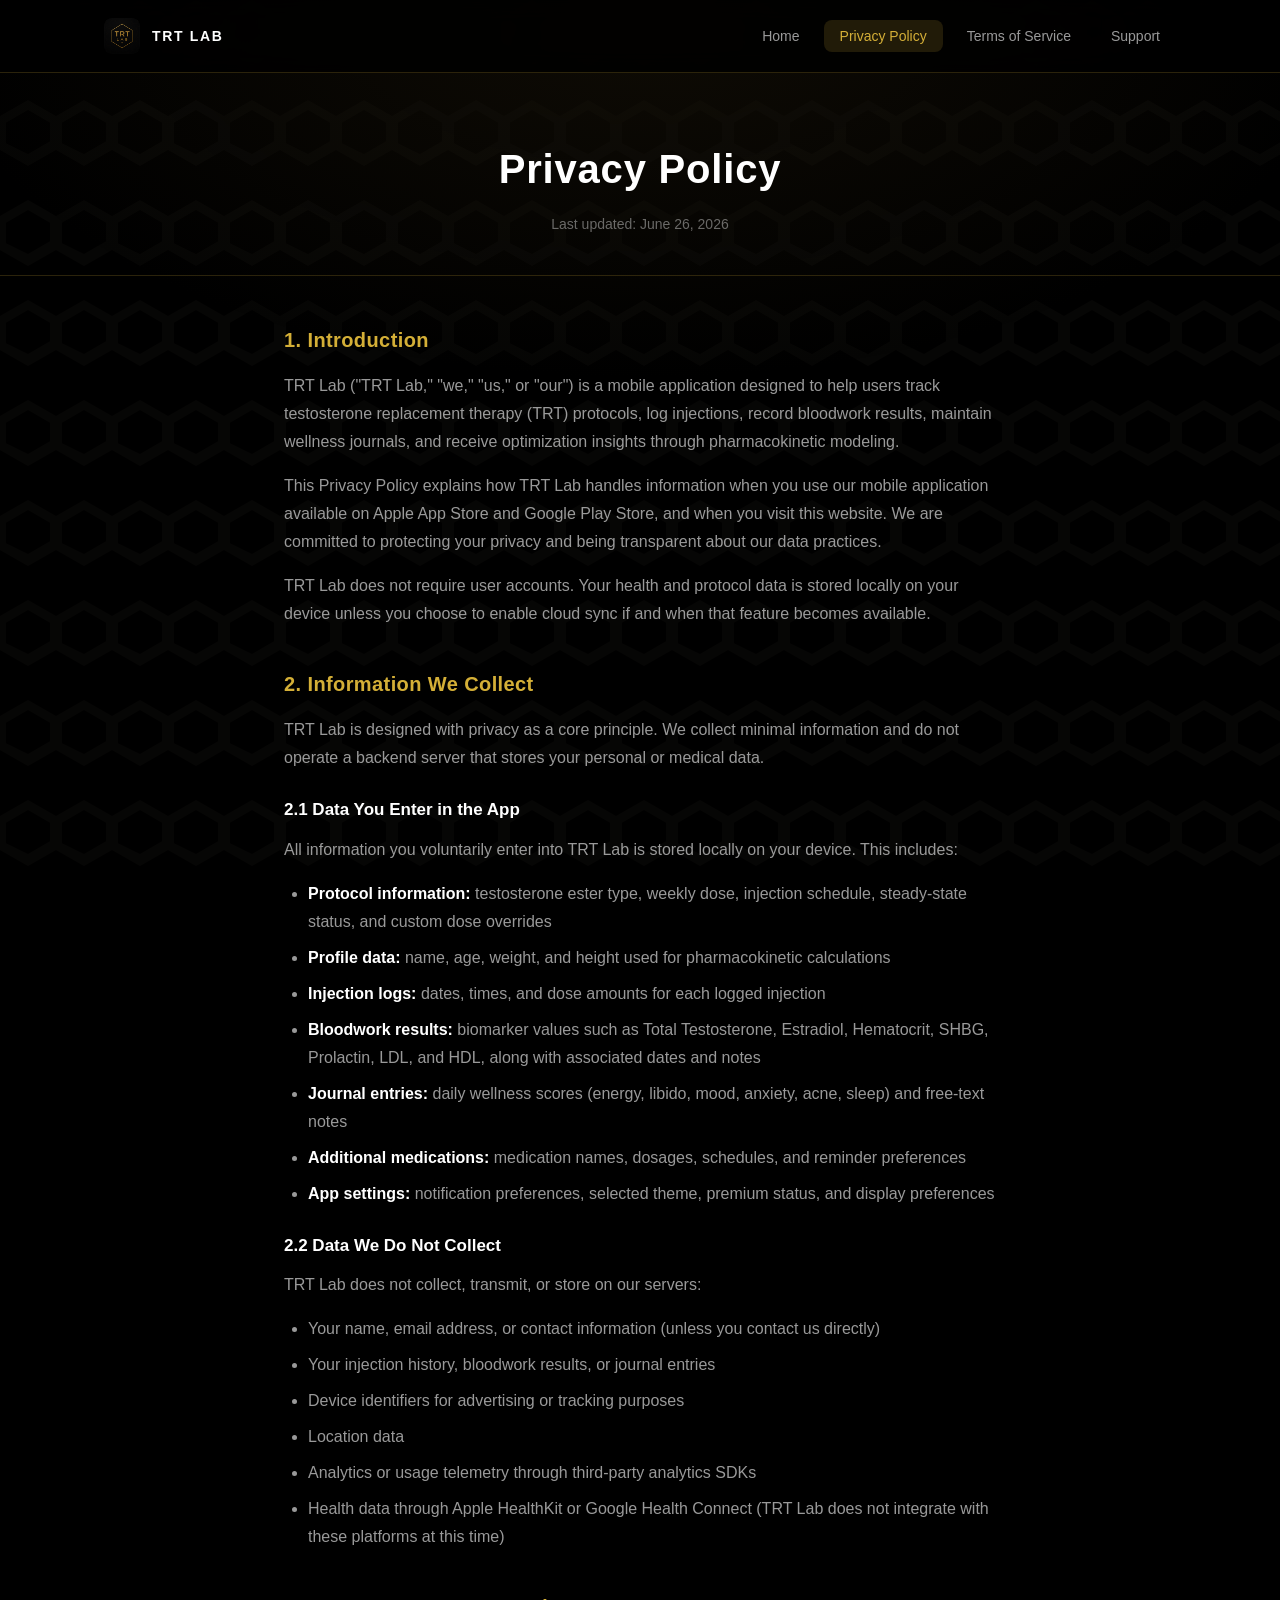
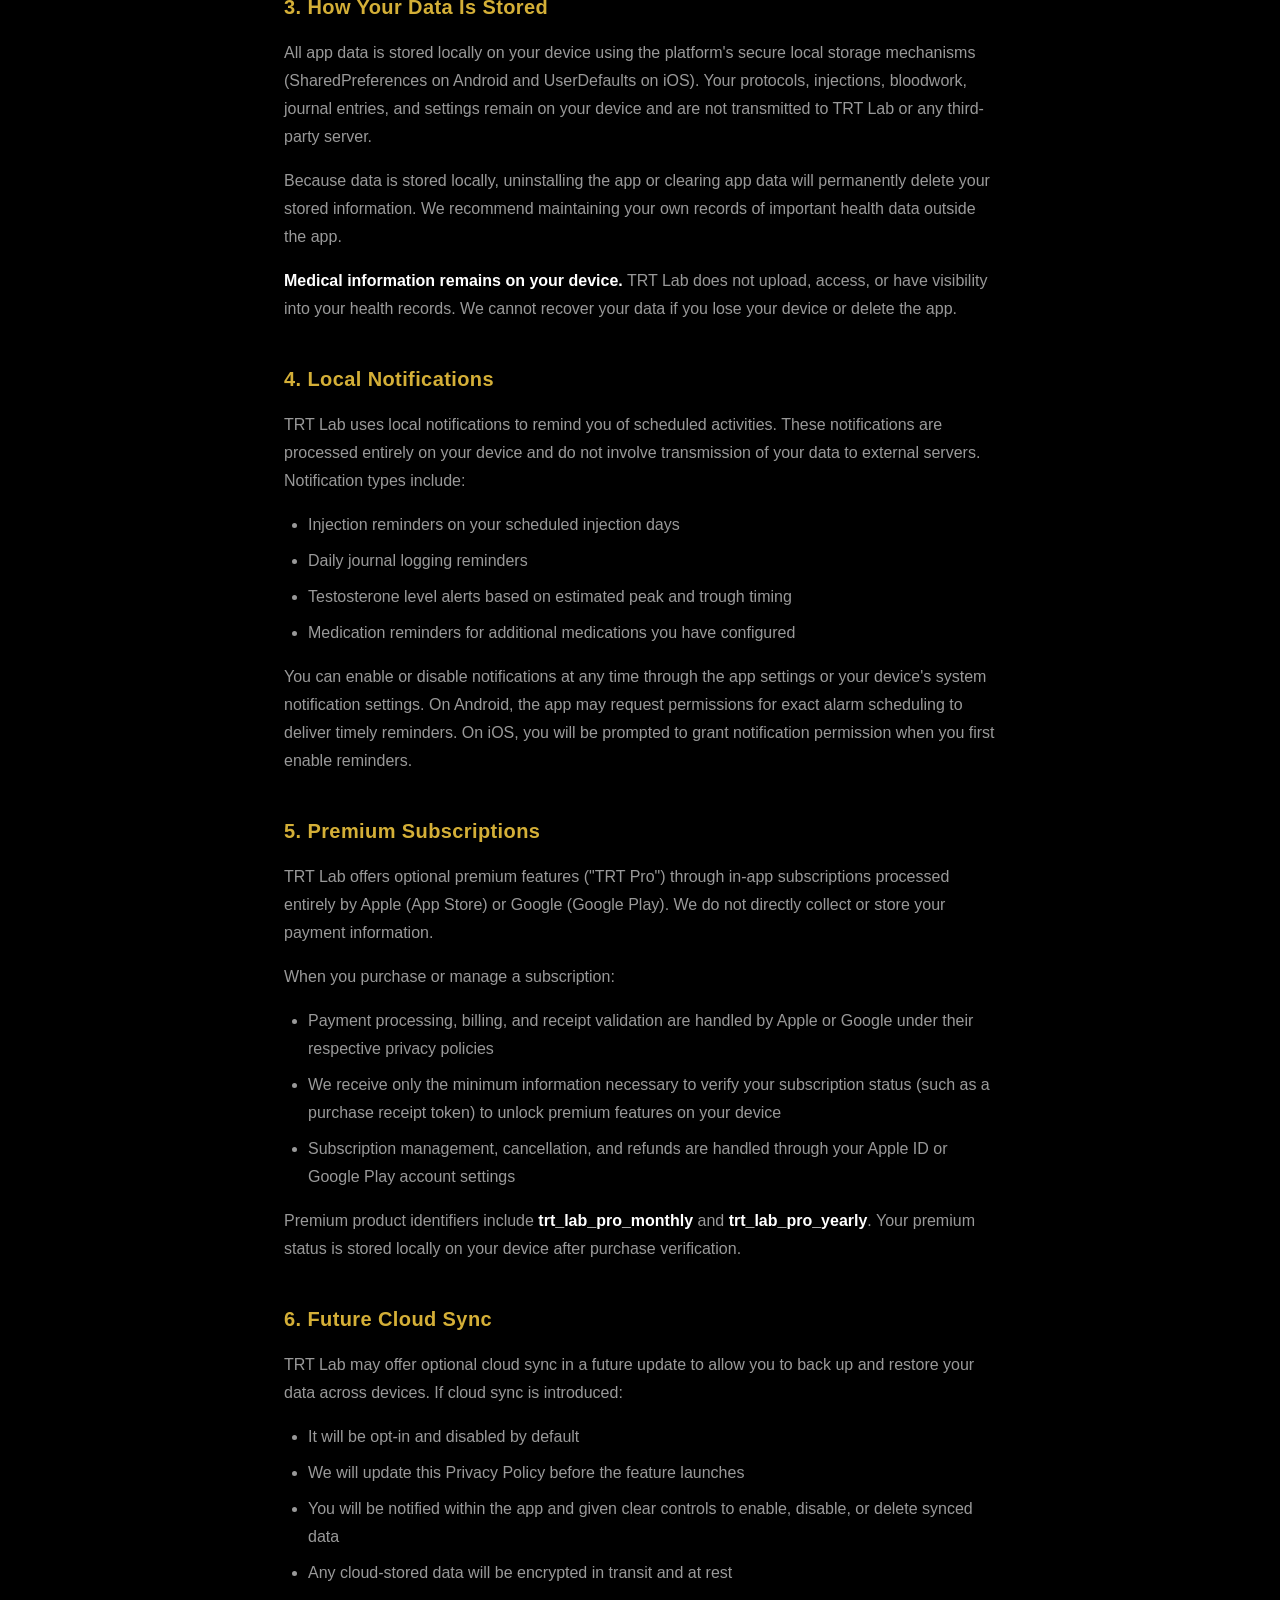
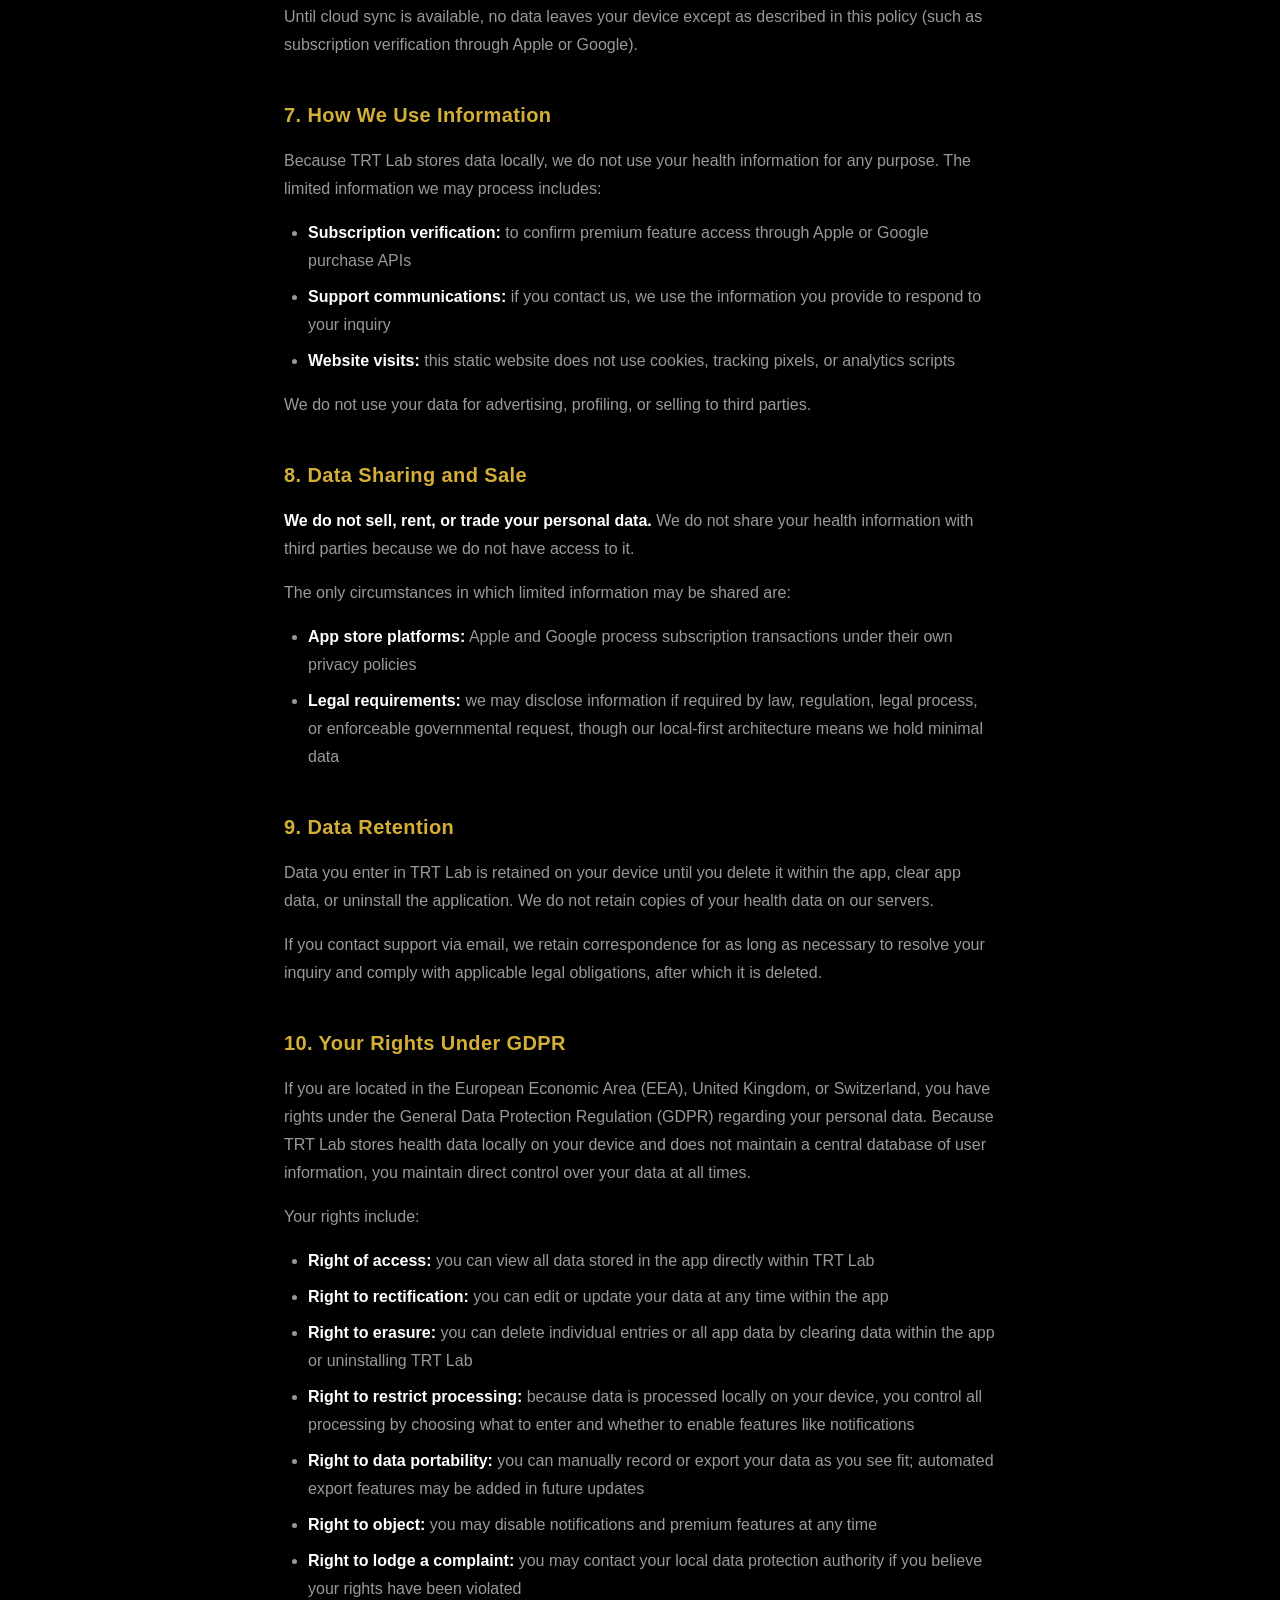
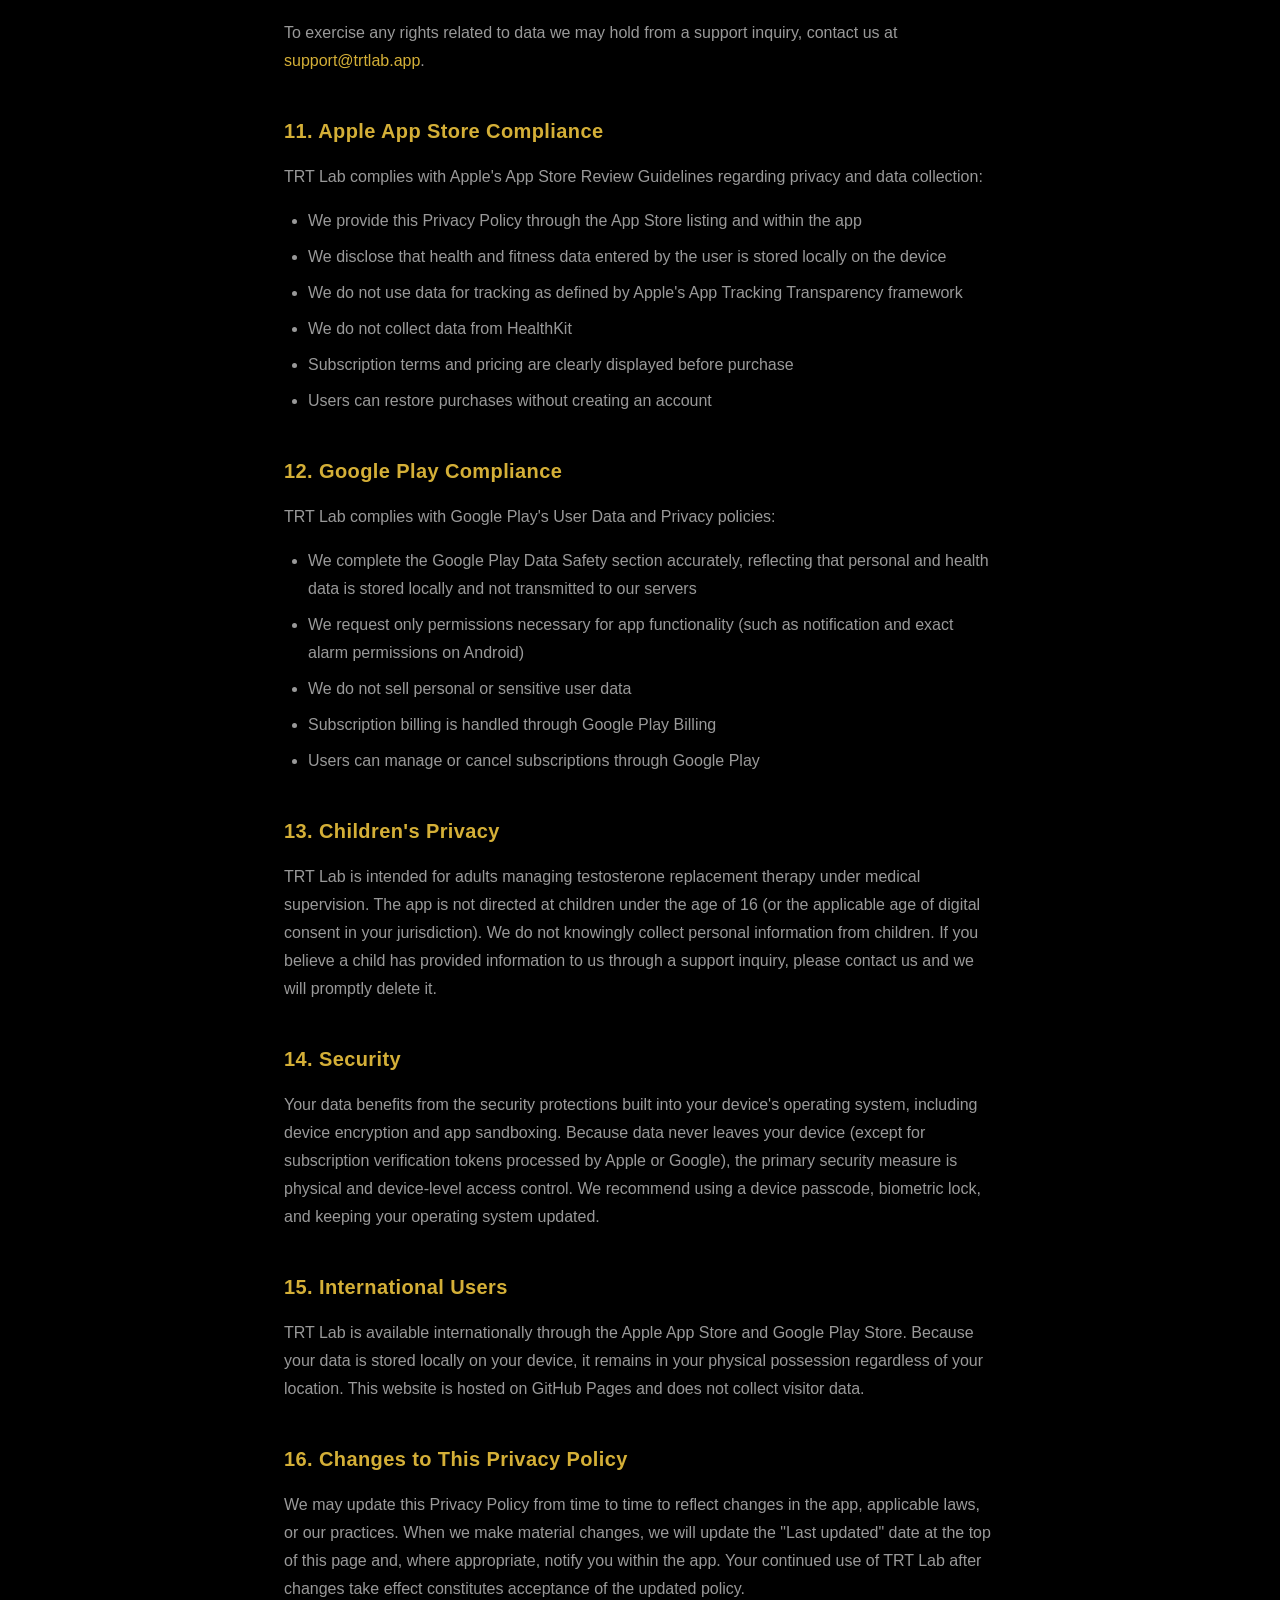
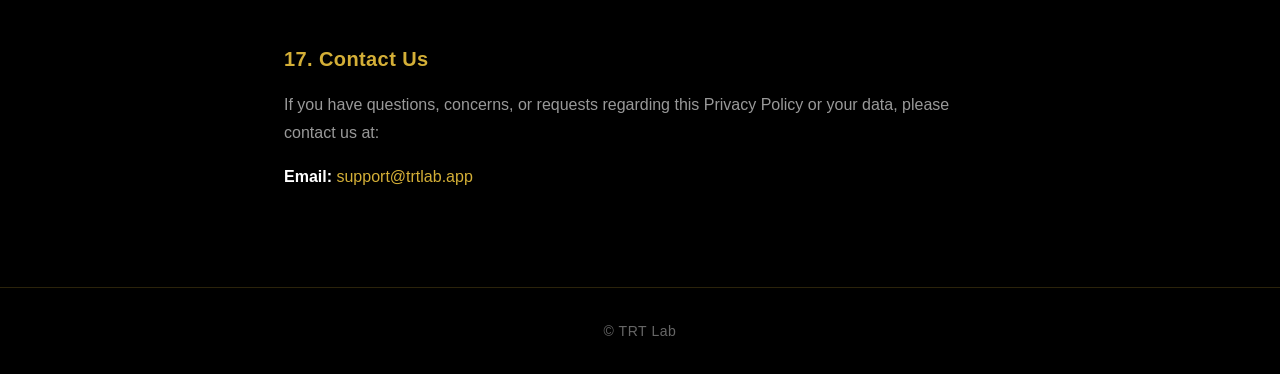
==== privacy.html @ 6e94eaee "Initial TRT Lab website" ====
<!DOCTYPE html>
<html lang="en">
<head>
  <meta charset="UTF-8">
  <meta name="viewport" content="width=device-width, initial-scale=1.0">
  <meta name="description" content="TRT Lab Privacy Policy — how we handle your data. Your health information stays on your device.">
  <title>Privacy Policy — TRT Lab</title>
  <link rel="icon" type="image/png" href="assets/logo.png">
  <link rel="stylesheet" href="style.css">
</head>
<body>
  <header class="site-header">
    <nav class="nav-inner">
      <a href="index.html" class="nav-brand">
        <img src="assets/logo.png" alt="TRT Lab logo" width="36" height="36">
        <span>TRT Lab</span>
      </a>
      <button class="nav-toggle" aria-label="Toggle navigation" aria-expanded="false">
        <svg xmlns="http://www.w3.org/2000/svg" fill="none" viewBox="0 0 24 24" stroke="currentColor" stroke-width="2">
          <path stroke-linecap="round" stroke-linejoin="round" d="M4 6h16M4 12h16M4 18h16"/>
        </svg>
      </button>
      <ul class="nav-links">
        <li><a href="index.html">Home</a></li>
        <li><a href="privacy.html" class="active">Privacy Policy</a></li>
        <li><a href="terms.html">Terms of Service</a></li>
        <li><a href="support.html">Support</a></li>
      </ul>
    </nav>
  </header>

  <main>
    <div class="page-header">
      <h1>Privacy Policy</h1>
      <p class="last-updated">Last updated: June 26, 2026</p>
    </div>

    <article class="legal-content container-narrow">
      <h2>1. Introduction</h2>
      <p>
        TRT Lab ("TRT Lab," "we," "us," or "our") is a mobile application designed to help users track testosterone replacement therapy (TRT) protocols, log injections, record bloodwork results, maintain wellness journals, and receive optimization insights through pharmacokinetic modeling.
      </p>
      <p>
        This Privacy Policy explains how TRT Lab handles information when you use our mobile application available on Apple App Store and Google Play Store, and when you visit this website. We are committed to protecting your privacy and being transparent about our data practices.
      </p>
      <p>
        TRT Lab does not require user accounts. Your health and protocol data is stored locally on your device unless you choose to enable cloud sync if and when that feature becomes available.
      </p>

      <h2>2. Information We Collect</h2>
      <p>
        TRT Lab is designed with privacy as a core principle. We collect minimal information and do not operate a backend server that stores your personal or medical data.
      </p>

      <h3>2.1 Data You Enter in the App</h3>
      <p>
        All information you voluntarily enter into TRT Lab is stored locally on your device. This includes:
      </p>
      <ul>
        <li><strong>Protocol information:</strong> testosterone ester type, weekly dose, injection schedule, steady-state status, and custom dose overrides</li>
        <li><strong>Profile data:</strong> name, age, weight, and height used for pharmacokinetic calculations</li>
        <li><strong>Injection logs:</strong> dates, times, and dose amounts for each logged injection</li>
        <li><strong>Bloodwork results:</strong> biomarker values such as Total Testosterone, Estradiol, Hematocrit, SHBG, Prolactin, LDL, and HDL, along with associated dates and notes</li>
        <li><strong>Journal entries:</strong> daily wellness scores (energy, libido, mood, anxiety, acne, sleep) and free-text notes</li>
        <li><strong>Additional medications:</strong> medication names, dosages, schedules, and reminder preferences</li>
        <li><strong>App settings:</strong> notification preferences, selected theme, premium status, and display preferences</li>
      </ul>

      <h3>2.2 Data We Do Not Collect</h3>
      <p>TRT Lab does not collect, transmit, or store on our servers:</p>
      <ul>
        <li>Your name, email address, or contact information (unless you contact us directly)</li>
        <li>Your injection history, bloodwork results, or journal entries</li>
        <li>Device identifiers for advertising or tracking purposes</li>
        <li>Location data</li>
        <li>Analytics or usage telemetry through third-party analytics SDKs</li>
        <li>Health data through Apple HealthKit or Google Health Connect (TRT Lab does not integrate with these platforms at this time)</li>
      </ul>

      <h2>3. How Your Data Is Stored</h2>
      <p>
        All app data is stored locally on your device using the platform's secure local storage mechanisms (SharedPreferences on Android and UserDefaults on iOS). Your protocols, injections, bloodwork, journal entries, and settings remain on your device and are not transmitted to TRT Lab or any third-party server.
      </p>
      <p>
        Because data is stored locally, uninstalling the app or clearing app data will permanently delete your stored information. We recommend maintaining your own records of important health data outside the app.
      </p>
      <p>
        <strong>Medical information remains on your device.</strong> TRT Lab does not upload, access, or have visibility into your health records. We cannot recover your data if you lose your device or delete the app.
      </p>

      <h2>4. Local Notifications</h2>
      <p>
        TRT Lab uses local notifications to remind you of scheduled activities. These notifications are processed entirely on your device and do not involve transmission of your data to external servers. Notification types include:
      </p>
      <ul>
        <li>Injection reminders on your scheduled injection days</li>
        <li>Daily journal logging reminders</li>
        <li>Testosterone level alerts based on estimated peak and trough timing</li>
        <li>Medication reminders for additional medications you have configured</li>
      </ul>
      <p>
        You can enable or disable notifications at any time through the app settings or your device's system notification settings. On Android, the app may request permissions for exact alarm scheduling to deliver timely reminders. On iOS, you will be prompted to grant notification permission when you first enable reminders.
      </p>

      <h2>5. Premium Subscriptions</h2>
      <p>
        TRT Lab offers optional premium features ("TRT Pro") through in-app subscriptions processed entirely by Apple (App Store) or Google (Google Play). We do not directly collect or store your payment information.
      </p>
      <p>When you purchase or manage a subscription:</p>
      <ul>
        <li>Payment processing, billing, and receipt validation are handled by Apple or Google under their respective privacy policies</li>
        <li>We receive only the minimum information necessary to verify your subscription status (such as a purchase receipt token) to unlock premium features on your device</li>
        <li>Subscription management, cancellation, and refunds are handled through your Apple ID or Google Play account settings</li>
      </ul>
      <p>
        Premium product identifiers include <strong>trt_lab_pro_monthly</strong> and <strong>trt_lab_pro_yearly</strong>. Your premium status is stored locally on your device after purchase verification.
      </p>

      <h2>6. Future Cloud Sync</h2>
      <p>
        TRT Lab may offer optional cloud sync in a future update to allow you to back up and restore your data across devices. If cloud sync is introduced:
      </p>
      <ul>
        <li>It will be opt-in and disabled by default</li>
        <li>We will update this Privacy Policy before the feature launches</li>
        <li>You will be notified within the app and given clear controls to enable, disable, or delete synced data</li>
        <li>Any cloud-stored data will be encrypted in transit and at rest</li>
      </ul>
      <p>
        Until cloud sync is available, no data leaves your device except as described in this policy (such as subscription verification through Apple or Google).
      </p>

      <h2>7. How We Use Information</h2>
      <p>Because TRT Lab stores data locally, we do not use your health information for any purpose. The limited information we may process includes:</p>
      <ul>
        <li><strong>Subscription verification:</strong> to confirm premium feature access through Apple or Google purchase APIs</li>
        <li><strong>Support communications:</strong> if you contact us, we use the information you provide to respond to your inquiry</li>
        <li><strong>Website visits:</strong> this static website does not use cookies, tracking pixels, or analytics scripts</li>
      </ul>
      <p>We do not use your data for advertising, profiling, or selling to third parties.</p>

      <h2>8. Data Sharing and Sale</h2>
      <p>
        <strong>We do not sell, rent, or trade your personal data.</strong> We do not share your health information with third parties because we do not have access to it.
      </p>
      <p>The only circumstances in which limited information may be shared are:</p>
      <ul>
        <li><strong>App store platforms:</strong> Apple and Google process subscription transactions under their own privacy policies</li>
        <li><strong>Legal requirements:</strong> we may disclose information if required by law, regulation, legal process, or enforceable governmental request, though our local-first architecture means we hold minimal data</li>
      </ul>

      <h2>9. Data Retention</h2>
      <p>
        Data you enter in TRT Lab is retained on your device until you delete it within the app, clear app data, or uninstall the application. We do not retain copies of your health data on our servers.
      </p>
      <p>
        If you contact support via email, we retain correspondence for as long as necessary to resolve your inquiry and comply with applicable legal obligations, after which it is deleted.
      </p>

      <h2>10. Your Rights Under GDPR</h2>
      <p>
        If you are located in the European Economic Area (EEA), United Kingdom, or Switzerland, you have rights under the General Data Protection Regulation (GDPR) regarding your personal data. Because TRT Lab stores health data locally on your device and does not maintain a central database of user information, you maintain direct control over your data at all times.
      </p>
      <p>Your rights include:</p>
      <ul>
        <li><strong>Right of access:</strong> you can view all data stored in the app directly within TRT Lab</li>
        <li><strong>Right to rectification:</strong> you can edit or update your data at any time within the app</li>
        <li><strong>Right to erasure:</strong> you can delete individual entries or all app data by clearing data within the app or uninstalling TRT Lab</li>
        <li><strong>Right to restrict processing:</strong> because data is processed locally on your device, you control all processing by choosing what to enter and whether to enable features like notifications</li>
        <li><strong>Right to data portability:</strong> you can manually record or export your data as you see fit; automated export features may be added in future updates</li>
        <li><strong>Right to object:</strong> you may disable notifications and premium features at any time</li>
        <li><strong>Right to lodge a complaint:</strong> you may contact your local data protection authority if you believe your rights have been violated</li>
      </ul>
      <p>
        To exercise any rights related to data we may hold from a support inquiry, contact us at <a href="mailto:support@trtlab.app">support@trtlab.app</a>.
      </p>

      <h2>11. Apple App Store Compliance</h2>
      <p>
        TRT Lab complies with Apple's App Store Review Guidelines regarding privacy and data collection:
      </p>
      <ul>
        <li>We provide this Privacy Policy through the App Store listing and within the app</li>
        <li>We disclose that health and fitness data entered by the user is stored locally on the device</li>
        <li>We do not use data for tracking as defined by Apple's App Tracking Transparency framework</li>
        <li>We do not collect data from HealthKit</li>
        <li>Subscription terms and pricing are clearly displayed before purchase</li>
        <li>Users can restore purchases without creating an account</li>
      </ul>

      <h2>12. Google Play Compliance</h2>
      <p>
        TRT Lab complies with Google Play's User Data and Privacy policies:
      </p>
      <ul>
        <li>We complete the Google Play Data Safety section accurately, reflecting that personal and health data is stored locally and not transmitted to our servers</li>
        <li>We request only permissions necessary for app functionality (such as notification and exact alarm permissions on Android)</li>
        <li>We do not sell personal or sensitive user data</li>
        <li>Subscription billing is handled through Google Play Billing</li>
        <li>Users can manage or cancel subscriptions through Google Play</li>
      </ul>

      <h2>13. Children's Privacy</h2>
      <p>
        TRT Lab is intended for adults managing testosterone replacement therapy under medical supervision. The app is not directed at children under the age of 16 (or the applicable age of digital consent in your jurisdiction). We do not knowingly collect personal information from children. If you believe a child has provided information to us through a support inquiry, please contact us and we will promptly delete it.
      </p>

      <h2>14. Security</h2>
      <p>
        Your data benefits from the security protections built into your device's operating system, including device encryption and app sandboxing. Because data never leaves your device (except for subscription verification tokens processed by Apple or Google), the primary security measure is physical and device-level access control. We recommend using a device passcode, biometric lock, and keeping your operating system updated.
      </p>

      <h2>15. International Users</h2>
      <p>
        TRT Lab is available internationally through the Apple App Store and Google Play Store. Because your data is stored locally on your device, it remains in your physical possession regardless of your location. This website is hosted on GitHub Pages and does not collect visitor data.
      </p>

      <h2>16. Changes to This Privacy Policy</h2>
      <p>
        We may update this Privacy Policy from time to time to reflect changes in the app, applicable laws, or our practices. When we make material changes, we will update the "Last updated" date at the top of this page and, where appropriate, notify you within the app. Your continued use of TRT Lab after changes take effect constitutes acceptance of the updated policy.
      </p>

      <h2>17. Contact Us</h2>
      <p>
        If you have questions, concerns, or requests regarding this Privacy Policy or your data, please contact us at:
      </p>
      <p>
        <strong>Email:</strong> <a href="mailto:support@trtlab.app">support@trtlab.app</a>
      </p>
    </article>
  </main>

  <footer class="site-footer">
    <p>© TRT Lab</p>
  </footer>

  <script>
    (function () {
      var toggle = document.querySelector('.nav-toggle');
      var links = document.querySelector('.nav-links');
      if (!toggle || !links) return;
      toggle.addEventListener('click', function () {
        var open = links.classList.toggle('open');
        toggle.setAttribute('aria-expanded', open);
      });
      links.querySelectorAll('a').forEach(function (link) {
        link.addEventListener('click', function () {
          links.classList.remove('open');
          toggle.setAttribute('aria-expanded', 'false');
        });
      });
    })();
  </script>
</body>
</html>
---- style.css ----
/* TRT Lab — Static Website Stylesheet */

:root {
  --color-bg: #000000;
  --color-surface: #0a0a0a;
  --color-surface-elevated: #111111;
  --color-gold: #d4af37;
  --color-gold-light: #e8c96a;
  --color-gold-dim: rgba(212, 175, 55, 0.15);
  --color-text: #ffffff;
  --color-text-muted: rgba(255, 255, 255, 0.6);
  --color-text-subtle: rgba(255, 255, 255, 0.4);
  --color-border: rgba(212, 175, 55, 0.2);
  --color-border-hover: rgba(212, 175, 55, 0.45);
  --font-sans: -apple-system, BlinkMacSystemFont, "Segoe UI", Roboto, "Helvetica Neue", Arial, sans-serif;
  --radius-sm: 8px;
  --radius-md: 12px;
  --radius-lg: 16px;
  --radius-xl: 20px;
  --shadow-soft: 0 4px 24px rgba(0, 0, 0, 0.4);
  --shadow-gold: 0 4px 32px rgba(212, 175, 55, 0.08);
  --shadow-card-hover: 0 8px 40px rgba(212, 175, 55, 0.12);
  --max-width: 1120px;
  --max-width-narrow: 760px;
  --nav-height: 72px;
  --transition: 0.2s ease;
}

*,
*::before,
*::after {
  box-sizing: border-box;
  margin: 0;
  padding: 0;
}

html {
  scroll-behavior: smooth;
  -webkit-text-size-adjust: 100%;
}

body {
  font-family: var(--font-sans);
  background-color: var(--color-bg);
  color: var(--color-text);
  line-height: 1.6;
  min-height: 100vh;
  display: flex;
  flex-direction: column;
  -webkit-font-smoothing: antialiased;
  -moz-osx-font-smoothing: grayscale;
}

/* Honeycomb background pattern */
body::before {
  content: "";
  position: fixed;
  inset: 0;
  background-image: url("data:image/svg+xml,%3Csvg xmlns='http://www.w3.org/2000/svg' width='56' height='100' viewBox='0 0 56 100'%3E%3Cpath fill='%232e2a22' fill-opacity='0.35' d='M28 66L0 50V16L28 0l28 16v34L28 66zm0-12l22-12.7V22.7L28 10 6 22.7v20.6L28 54z'/%3E%3C/svg%3E");
  background-size: 56px 100px;
  opacity: 0.4;
  pointer-events: none;
  z-index: 0;
}

body::after {
  content: "";
  position: fixed;
  inset: 0;
  background: radial-gradient(ellipse 80% 60% at 50% 0%, rgba(26, 20, 8, 0.6) 0%, transparent 70%);
  pointer-events: none;
  z-index: 0;
}

/* ── Navigation ── */

.site-header {
  position: sticky;
  top: 0;
  z-index: 100;
  background: rgba(0, 0, 0, 0.85);
  backdrop-filter: blur(12px);
  -webkit-backdrop-filter: blur(12px);
  border-bottom: 1px solid var(--color-border);
}

.nav-inner {
  max-width: var(--max-width);
  margin: 0 auto;
  padding: 0 24px;
  height: var(--nav-height);
  display: flex;
  align-items: center;
  justify-content: space-between;
  gap: 24px;
}

.nav-brand {
  display: flex;
  align-items: center;
  gap: 12px;
  text-decoration: none;
  color: var(--color-text);
  flex-shrink: 0;
}

.nav-brand img {
  width: 36px;
  height: 36px;
  border-radius: var(--radius-sm);
}

.nav-brand span {
  font-size: 0.875rem;
  font-weight: 600;
  letter-spacing: 0.12em;
  text-transform: uppercase;
}

.nav-links {
  display: flex;
  align-items: center;
  gap: 8px;
  list-style: none;
}

.nav-links a {
  color: var(--color-text-muted);
  text-decoration: none;
  font-size: 0.875rem;
  font-weight: 500;
  padding: 8px 16px;
  border-radius: var(--radius-sm);
  transition: color var(--transition), background var(--transition);
}

.nav-links a:hover,
.nav-links a.active {
  color: var(--color-gold);
  background: var(--color-gold-dim);
}

.nav-toggle {
  display: none;
  background: none;
  border: 1px solid var(--color-border);
  border-radius: var(--radius-sm);
  color: var(--color-text);
  cursor: pointer;
  padding: 8px 10px;
  line-height: 0;
}

.nav-toggle svg {
  width: 22px;
  height: 22px;
}

/* ── Main content ── */

main {
  flex: 1;
  position: relative;
  z-index: 1;
}

.container {
  max-width: var(--max-width);
  margin: 0 auto;
  padding: 0 24px;
}

.container-narrow {
  max-width: var(--max-width-narrow);
  margin: 0 auto;
  padding: 0 24px;
}

/* ── Home page ── */

.hero {
  text-align: center;
  padding: 80px 24px 64px;
}

.hero-logo {
  width: 120px;
  height: 120px;
  margin: 0 auto 32px;
  border-radius: var(--radius-lg);
  box-shadow: var(--shadow-gold);
}

.hero-headline {
  font-size: clamp(2rem, 5vw, 3rem);
  font-weight: 700;
  letter-spacing: 0.04em;
  line-height: 1.2;
  margin-bottom: 20px;
  background: linear-gradient(135deg, var(--color-text) 0%, var(--color-gold-light) 100%);
  -webkit-background-clip: text;
  -webkit-text-fill-color: transparent;
  background-clip: text;
}

.hero-description {
  font-size: clamp(1rem, 2.5vw, 1.125rem);
  color: var(--color-text-muted);
  max-width: 560px;
  margin: 0 auto 56px;
  line-height: 1.7;
}

.nav-cards {
  display: grid;
  grid-template-columns: repeat(3, 1fr);
  gap: 24px;
  max-width: var(--max-width);
  margin: 0 auto;
  padding: 0 24px 80px;
}

.nav-card {
  display: flex;
  flex-direction: column;
  align-items: flex-start;
  text-decoration: none;
  color: var(--color-text);
  background: var(--color-surface);
  border: 1px solid var(--color-border);
  border-radius: var(--radius-xl);
  padding: 32px;
  box-shadow: var(--shadow-soft);
  transition: border-color var(--transition), box-shadow var(--transition), transform var(--transition);
}

.nav-card:hover {
  border-color: var(--color-border-hover);
  box-shadow: var(--shadow-card-hover);
  transform: translateY(-2px);
}

.nav-card-icon {
  width: 48px;
  height: 48px;
  display: flex;
  align-items: center;
  justify-content: center;
  background: var(--color-gold-dim);
  border: 1px solid var(--color-border);
  border-radius: var(--radius-md);
  margin-bottom: 20px;
  color: var(--color-gold);
}

.nav-card-icon svg {
  width: 24px;
  height: 24px;
}

.nav-card h2 {
  font-size: 1.25rem;
  font-weight: 600;
  margin-bottom: 8px;
  letter-spacing: 0.02em;
}

.nav-card p {
  font-size: 0.9375rem;
  color: var(--color-text-muted);
  line-height: 1.6;
  margin-bottom: 20px;
  flex: 1;
}

.nav-card-cta {
  font-size: 0.875rem;
  font-weight: 600;
  color: var(--color-gold);
  letter-spacing: 0.04em;
  text-transform: uppercase;
}

/* ── Legal / content pages ── */

.page-header {
  padding: 64px 24px 40px;
  text-align: center;
  border-bottom: 1px solid var(--color-border);
  margin-bottom: 48px;
}

.page-header h1 {
  font-size: clamp(1.75rem, 4vw, 2.5rem);
  font-weight: 700;
  letter-spacing: 0.02em;
  margin-bottom: 12px;
}

.page-header .last-updated {
  font-size: 0.875rem;
  color: var(--color-text-subtle);
}

.legal-content {
  padding-bottom: 80px;
}

.legal-content h2 {
  font-size: 1.25rem;
  font-weight: 600;
  color: var(--color-gold);
  margin: 40px 0 16px;
  letter-spacing: 0.02em;
}

.legal-content h2:first-child {
  margin-top: 0;
}

.legal-content h3 {
  font-size: 1.0625rem;
  font-weight: 600;
  margin: 24px 0 12px;
}

.legal-content p {
  color: var(--color-text-muted);
  margin-bottom: 16px;
  line-height: 1.75;
}

.legal-content ul,
.legal-content ol {
  color: var(--color-text-muted);
  margin: 0 0 16px 24px;
  line-height: 1.75;
}

.legal-content li {
  margin-bottom: 8px;
}

.legal-content a {
  color: var(--color-gold);
  text-decoration: none;
  border-bottom: 1px solid transparent;
  transition: border-color var(--transition);
}

.legal-content a:hover {
  border-bottom-color: var(--color-gold);
}

.legal-content strong {
  color: var(--color-text);
  font-weight: 600;
}

/* ── Support page ── */

.support-content {
  padding-bottom: 80px;
}

.support-intro {
  text-align: center;
  margin-bottom: 48px;
}

.support-intro p {
  color: var(--color-text-muted);
  font-size: 1.0625rem;
  line-height: 1.7;
  max-width: 600px;
  margin: 0 auto;
}

.support-card {
  background: var(--color-surface);
  border: 1px solid var(--color-border);
  border-radius: var(--radius-xl);
  padding: 40px;
  box-shadow: var(--shadow-soft);
  text-align: center;
  margin-bottom: 40px;
}

.support-card h2 {
  font-size: 1.125rem;
  font-weight: 600;
  color: var(--color-text-muted);
  margin-bottom: 12px;
  letter-spacing: 0.04em;
  text-transform: uppercase;
}

.support-email {
  display: inline-block;
  font-size: clamp(1.25rem, 3vw, 1.5rem);
  font-weight: 600;
  color: var(--color-gold);
  text-decoration: none;
  transition: color var(--transition);
}

.support-email:hover {
  color: var(--color-gold-light);
}

.support-topics {
  display: grid;
  grid-template-columns: repeat(2, 1fr);
  gap: 20px;
}

.support-topic {
  background: var(--color-surface);
  border: 1px solid var(--color-border);
  border-radius: var(--radius-lg);
  padding: 28px;
  box-shadow: var(--shadow-soft);
}

.support-topic h3 {
  font-size: 1rem;
  font-weight: 600;
  margin-bottom: 8px;
  display: flex;
  align-items: center;
  gap: 10px;
}

.support-topic h3 svg {
  width: 20px;
  height: 20px;
  color: var(--color-gold);
  flex-shrink: 0;
}

.support-topic p {
  font-size: 0.9375rem;
  color: var(--color-text-muted);
  line-height: 1.6;
}

/* ── Footer ── */

.site-footer {
  position: relative;
  z-index: 1;
  border-top: 1px solid var(--color-border);
  padding: 32px 24px;
  text-align: center;
}

.site-footer p {
  font-size: 0.875rem;
  color: var(--color-text-subtle);
  letter-spacing: 0.04em;
}

/* ── Responsive ── */

@media (max-width: 900px) {
  .nav-cards {
    grid-template-columns: 1fr;
    max-width: 480px;
  }

  .support-topics {
    grid-template-columns: 1fr;
  }
}

@media (max-width: 640px) {
  .nav-toggle {
    display: block;
  }

  .nav-links {
    display: none;
    position: absolute;
    top: var(--nav-height);
    left: 0;
    right: 0;
    flex-direction: column;
    background: rgba(0, 0, 0, 0.95);
    backdrop-filter: blur(12px);
    -webkit-backdrop-filter: blur(12px);
    border-bottom: 1px solid var(--color-border);
    padding: 16px;
    gap: 4px;
  }

  .nav-links.open {
    display: flex;
  }

  .nav-links a {
    width: 100%;
    text-align: center;
    padding: 12px 16px;
  }

  .hero {
    padding: 56px 24px 48px;
  }

  .hero-logo {
    width: 96px;
    height: 96px;
  }

  .nav-card {
    padding: 24px;
  }

  .support-card {
    padding: 28px 24px;
  }

  .page-header {
    padding: 48px 24px 32px;
  }
}
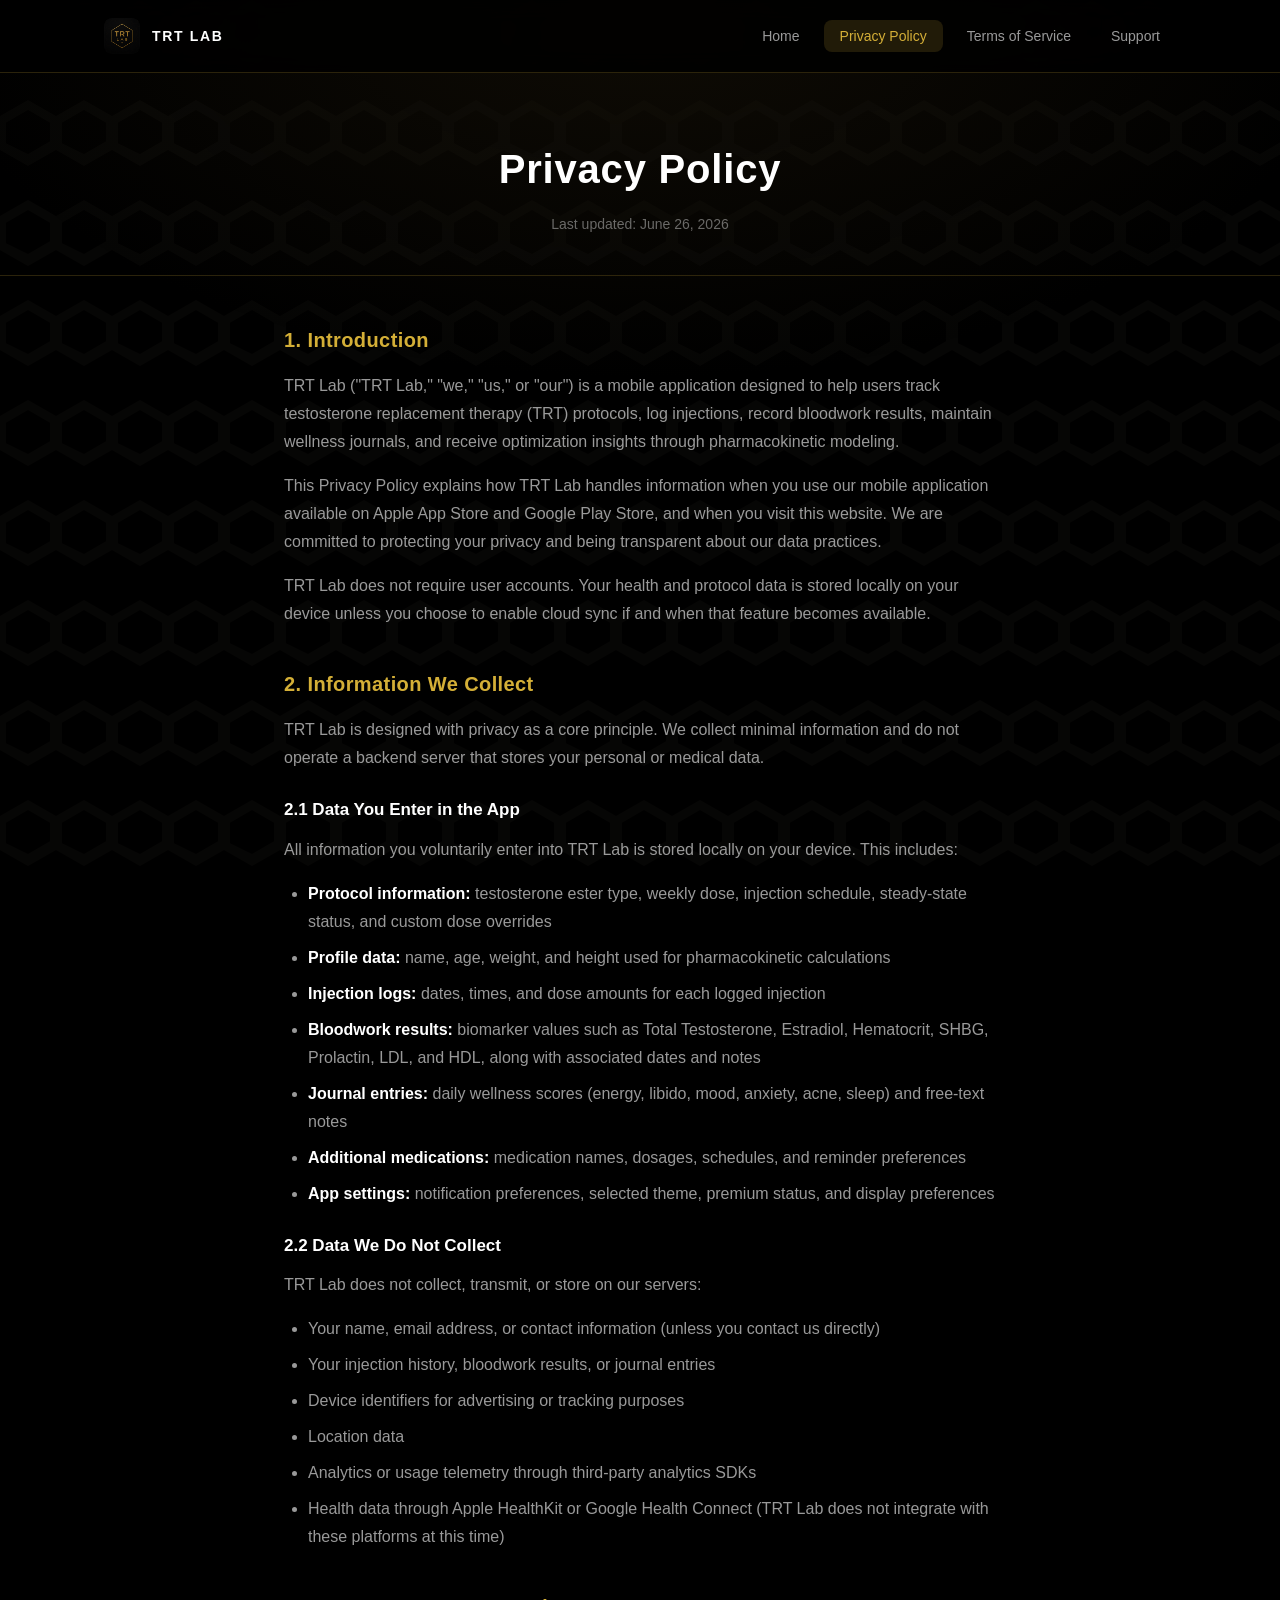
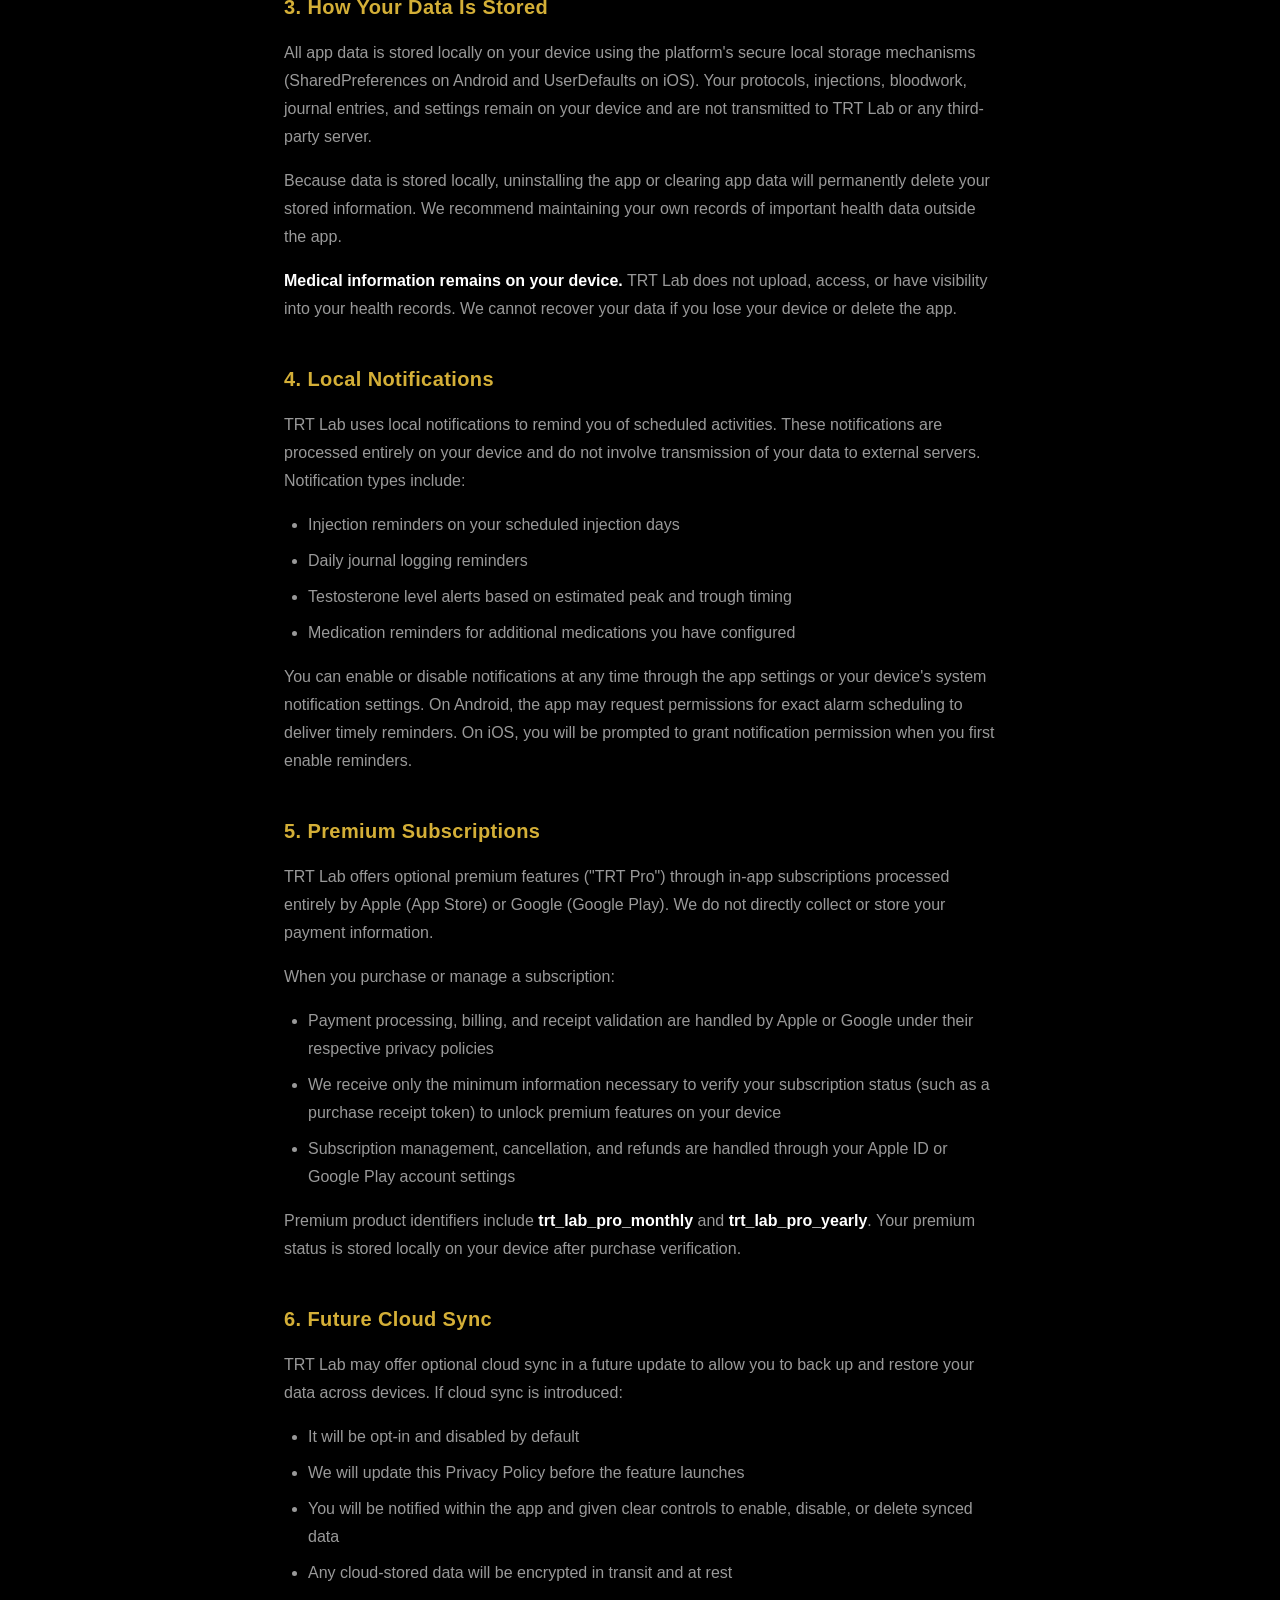
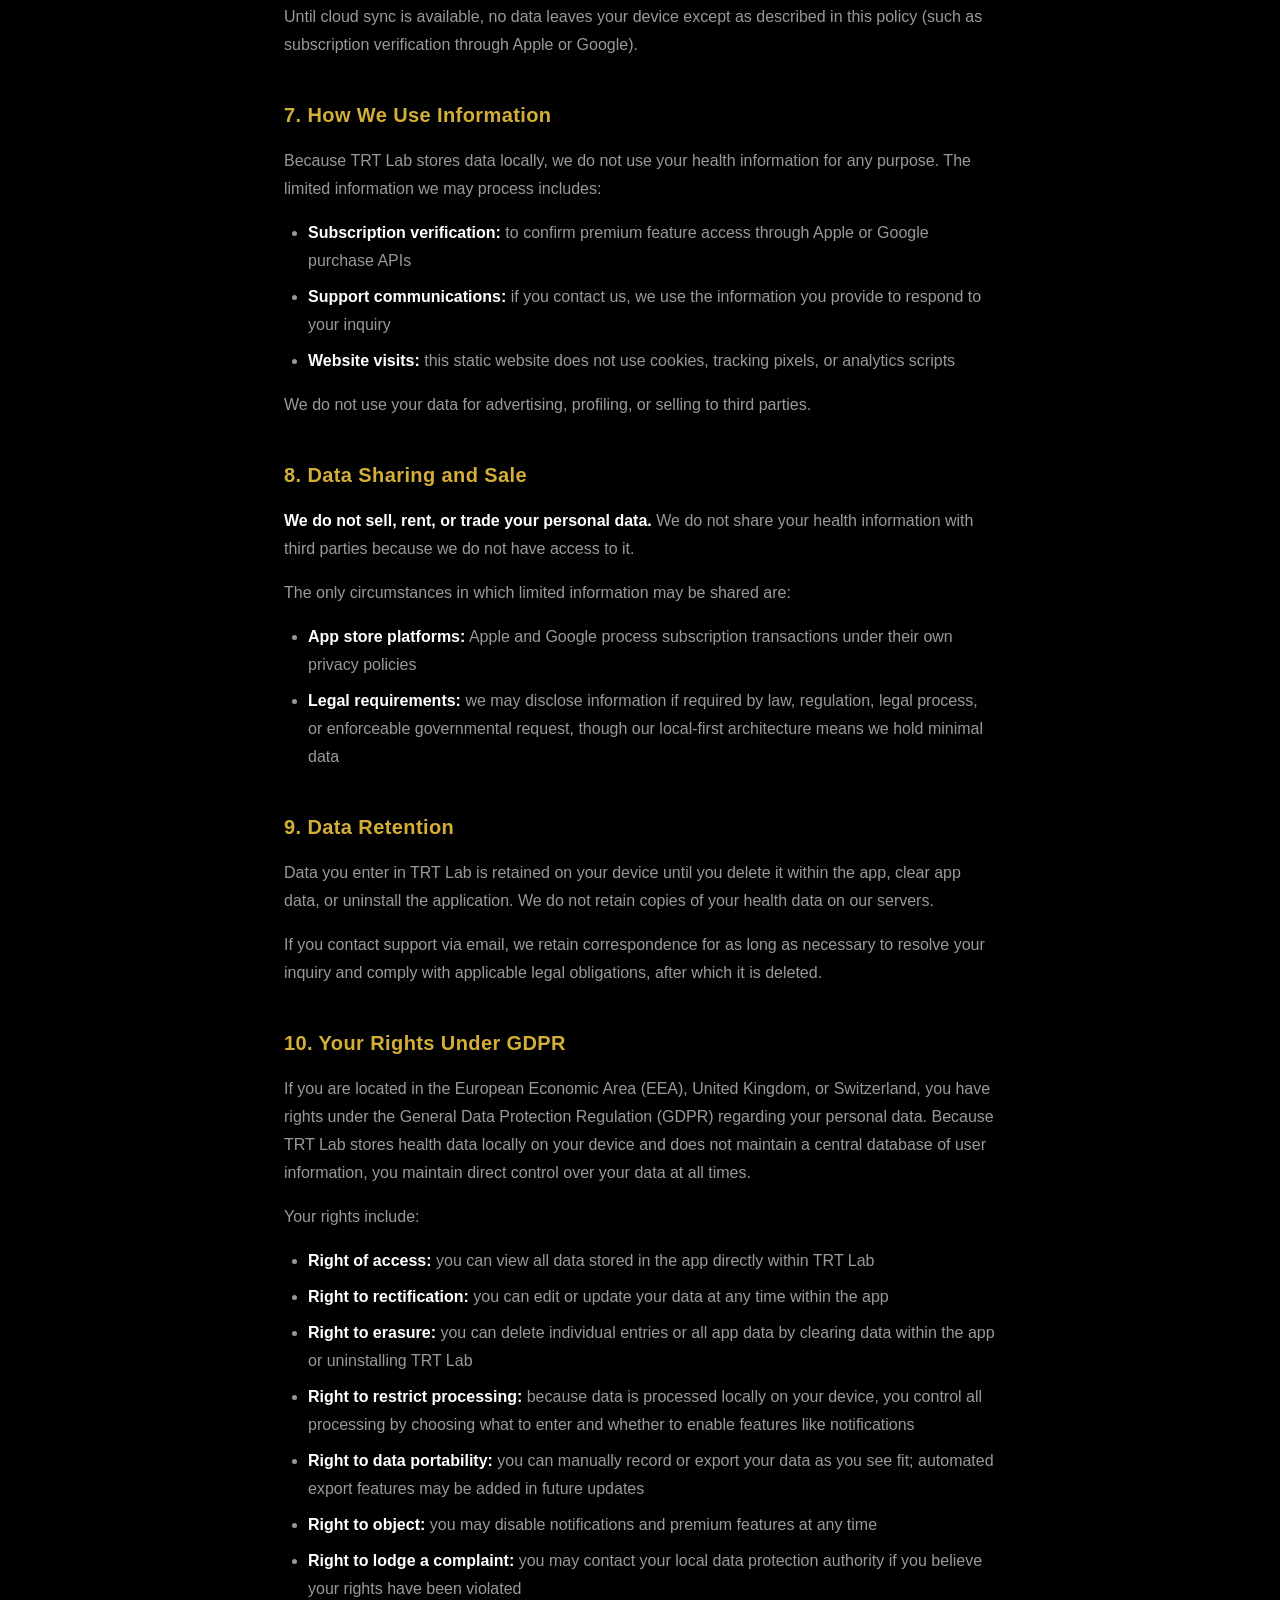
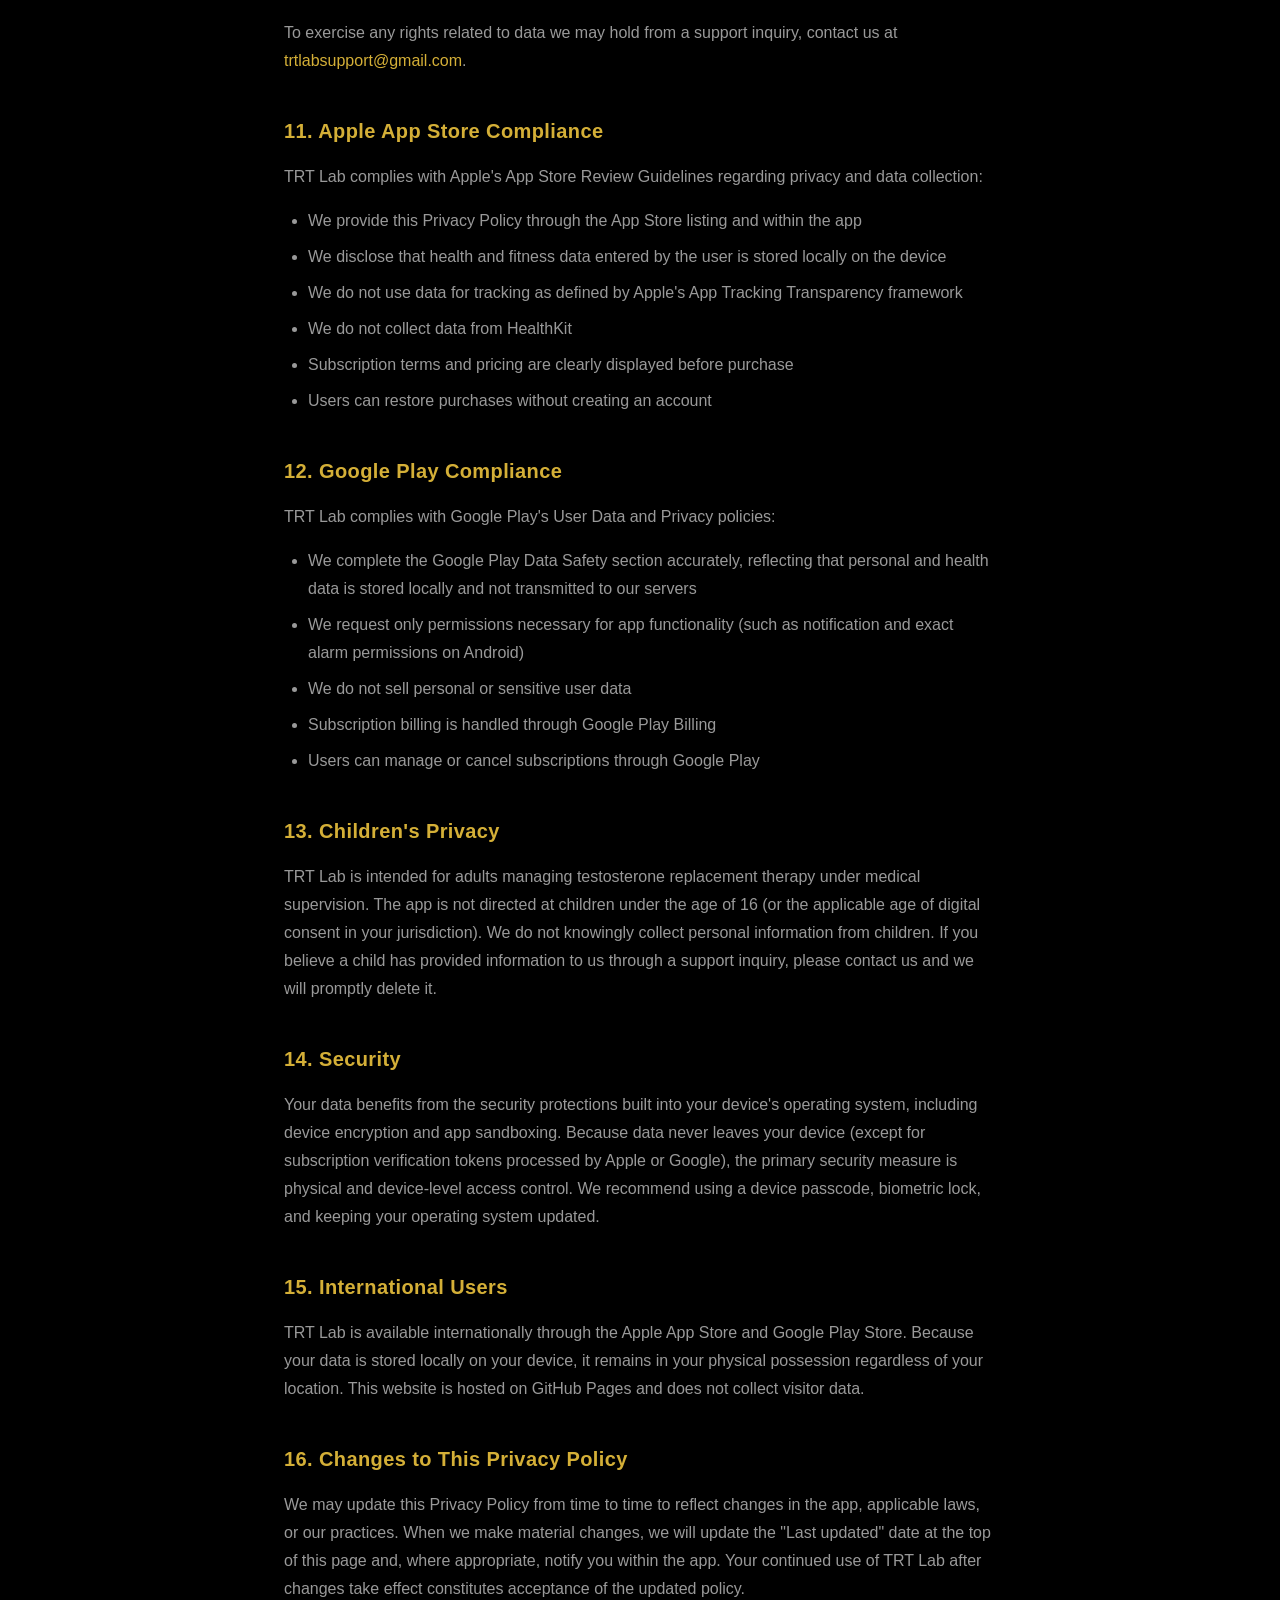
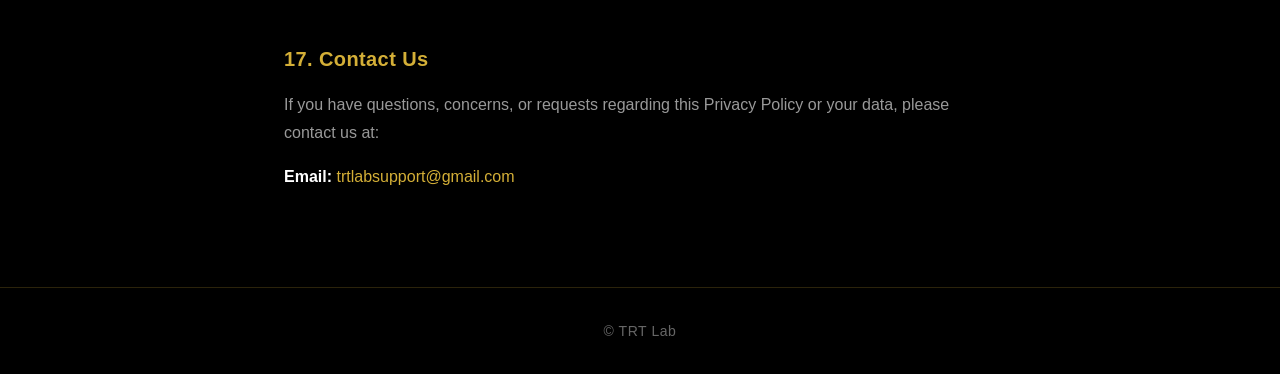
==== commit 343e3b62: "Update support email" ====
--- a/privacy.html
+++ b/privacy.html
@@ -172,7 +172,7 @@
         <li><strong>Right to lodge a complaint:</strong> you may contact your local data protection authority if you believe your rights have been violated</li>
       </ul>
       <p>
-        To exercise any rights related to data we may hold from a support inquiry, contact us at <a href="mailto:support@trtlab.app">support@trtlab.app</a>.
+        To exercise any rights related to data we may hold from a support inquiry, contact us at <a href="mailto:trtlabsupport@gmail.com">trtlabsupport@gmail.com</a>.
       </p>
 
       <h2>11. Apple App Store Compliance</h2>
@@ -225,7 +225,7 @@
         If you have questions, concerns, or requests regarding this Privacy Policy or your data, please contact us at:
       </p>
       <p>
-        <strong>Email:</strong> <a href="mailto:support@trtlab.app">support@trtlab.app</a>
+        <strong>Email:</strong> <a href="mailto:trtlabsupport@gmail.com">trtlabsupport@gmail.com</a>
       </p>
     </article>
   </main>
